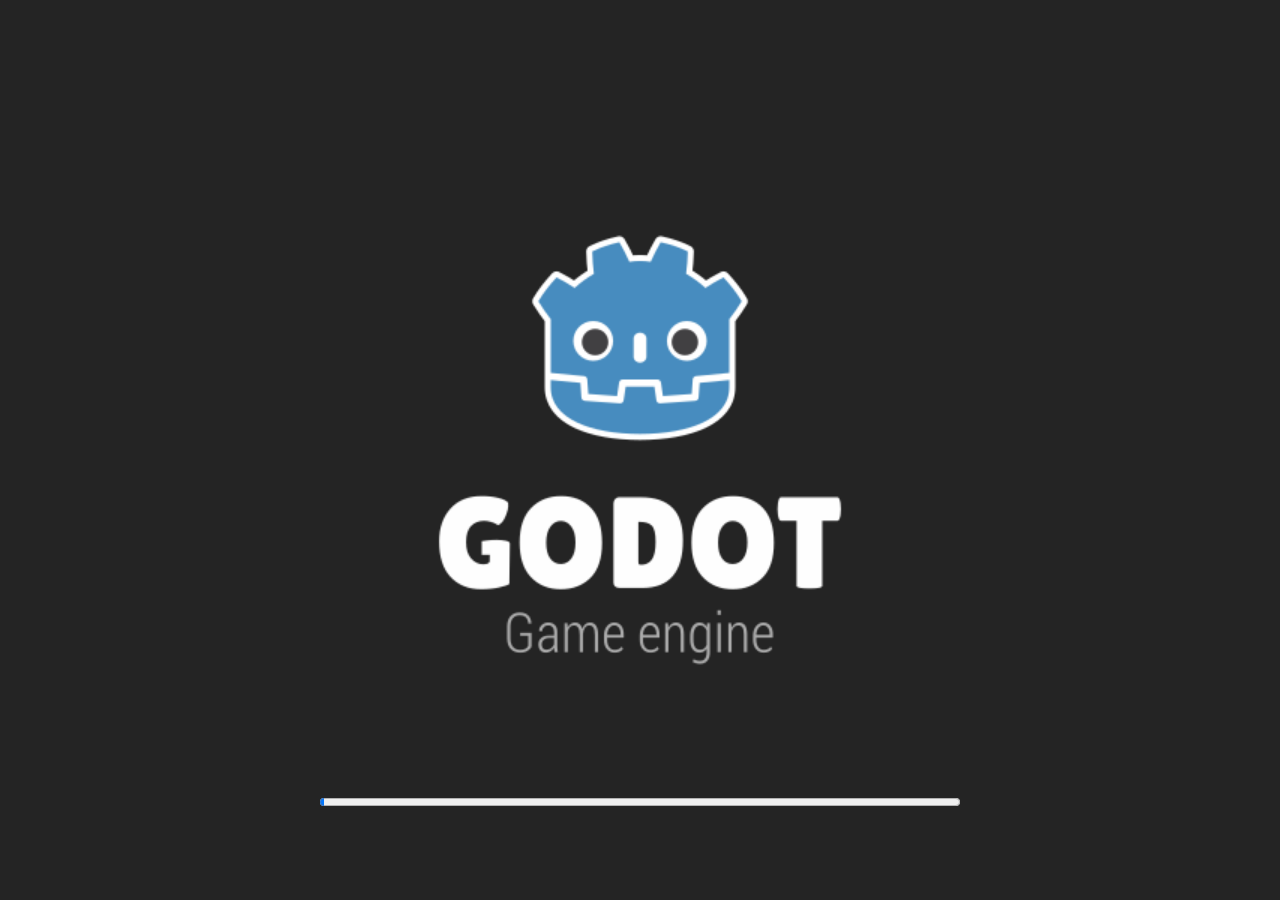
==== games/dinorun3310/index.html @ ceebf0f9 "Siteyi ekle" ====
<!DOCTYPE html>
<html lang="en">
	<head>
		<meta charset="utf-8">
		<meta name="viewport" content="width=device-width, user-scalable=no, initial-scale=1.0">
		<title>Dino Run 3310</title>
		<style>
html, body, #canvas {
	margin: 0;
	padding: 0;
	border: 0;
}

body {
	color: white;
	background-color: black;
	overflow: hidden;
	touch-action: none;
}

#canvas {
	display: block;
}

#canvas:focus {
	outline: none;
}

#status, #status-splash, #status-progress {
	position: absolute;
	left: 0;
	right: 0;
}

#status, #status-splash {
	top: 0;
	bottom: 0;
}

#status {
	background-color: #242424;
	display: flex;
	flex-direction: column;
	justify-content: center;
	align-items: center;
	visibility: hidden;
}

#status-splash {
	max-height: 100%;
	max-width: 100%;
	margin: auto;
}

#status-splash.show-image--false {
	display: none;
}

#status-splash.fullsize--true {
	height: 100%;
	width: 100%;
	object-fit: contain;
}

#status-splash.use-filter--false {
	image-rendering: pixelated;
}

#status-progress, #status-notice {
	display: none;
}

#status-progress {
	bottom: 10%;
	width: 50%;
	margin: 0 auto;
}

#status-notice {
	background-color: #5b3943;
	border-radius: 0.5rem;
	border: 1px solid #9b3943;
	color: #e0e0e0;
	font-family: 'Noto Sans', 'Droid Sans', Arial, sans-serif;
	line-height: 1.3;
	margin: 0 2rem;
	overflow: hidden;
	padding: 1rem;
	text-align: center;
	z-index: 1;
}
		</style>
		
	</head>
	<body>
		<canvas id="canvas">
			Your browser does not support the canvas tag.
		</canvas>

		<noscript>
			Your browser does not support JavaScript.
		</noscript>

		<div id="status">
			<img id="status-splash" class="show-image--true fullsize--true use-filter--true" src="index.png" alt="">
			<progress id="status-progress"></progress>
			<div id="status-notice"></div>
		</div>

		<script src="index.js"></script>
		<script>
const GODOT_CONFIG = {"args":[],"canvasResizePolicy":2,"emscriptenPoolSize":8,"ensureCrossOriginIsolationHeaders":true,"executable":"index","experimentalVK":false,"fileSizes":{"index.pck":285812,"index.wasm":37900721},"focusCanvas":true,"gdextensionLibs":[],"godotPoolSize":4};
const GODOT_THREADS_ENABLED = false;
const engine = new Engine(GODOT_CONFIG);

(function () {
	const statusOverlay = document.getElementById('status');
	const statusProgress = document.getElementById('status-progress');
	const statusNotice = document.getElementById('status-notice');

	let initializing = true;
	let statusMode = '';

	function setStatusMode(mode) {
		if (statusMode === mode || !initializing) {
			return;
		}
		if (mode === 'hidden') {
			statusOverlay.remove();
			initializing = false;
			return;
		}
		statusOverlay.style.visibility = 'visible';
		statusProgress.style.display = mode === 'progress' ? 'block' : 'none';
		statusNotice.style.display = mode === 'notice' ? 'block' : 'none';
		statusMode = mode;
	}

	function setStatusNotice(text) {
		while (statusNotice.lastChild) {
			statusNotice.removeChild(statusNotice.lastChild);
		}
		const lines = text.split('\n');
		lines.forEach((line) => {
			statusNotice.appendChild(document.createTextNode(line));
			statusNotice.appendChild(document.createElement('br'));
		});
	}

	function displayFailureNotice(err) {
		console.error(err);
		if (err instanceof Error) {
			setStatusNotice(err.message);
		} else if (typeof err === 'string') {
			setStatusNotice(err);
		} else {
			setStatusNotice('An unknown error occurred.');
		}
		setStatusMode('notice');
		initializing = false;
	}

	const missing = Engine.getMissingFeatures({
		threads: GODOT_THREADS_ENABLED,
	});

	if (missing.length !== 0) {
		if (GODOT_CONFIG['serviceWorker'] && GODOT_CONFIG['ensureCrossOriginIsolationHeaders'] && 'serviceWorker' in navigator) {
			let serviceWorkerRegistrationPromise;
			try {
				serviceWorkerRegistrationPromise = navigator.serviceWorker.getRegistration();
			} catch (err) {
				serviceWorkerRegistrationPromise = Promise.reject(new Error('Service worker registration failed.'));
			}
			// There's a chance that installing the service worker would fix the issue
			Promise.race([
				serviceWorkerRegistrationPromise.then((registration) => {
					if (registration != null) {
						return Promise.reject(new Error('Service worker already exists.'));
					}
					return registration;
				}).then(() => engine.installServiceWorker()),
				// For some reason, `getRegistration()` can stall
				new Promise((resolve) => {
					setTimeout(() => resolve(), 2000);
				}),
			]).then(() => {
				// Reload if there was no error.
				window.location.reload();
			}).catch((err) => {
				console.error('Error while registering service worker:', err);
			});
		} else {
			// Display the message as usual
			const missingMsg = 'Error\nThe following features required to run Godot projects on the Web are missing:\n';
			displayFailureNotice(missingMsg + missing.join('\n'));
		}
	} else {
		setStatusMode('progress');
		engine.startGame({
			'onProgress': function (current, total) {
				if (current > 0 && total > 0) {
					statusProgress.value = current;
					statusProgress.max = total;
				} else {
					statusProgress.removeAttribute('value');
					statusProgress.removeAttribute('max');
				}
			},
		}).then(() => {
			setStatusMode('hidden');
		}, displayFailureNotice);
	}
}());
		</script>
	</body>
</html>
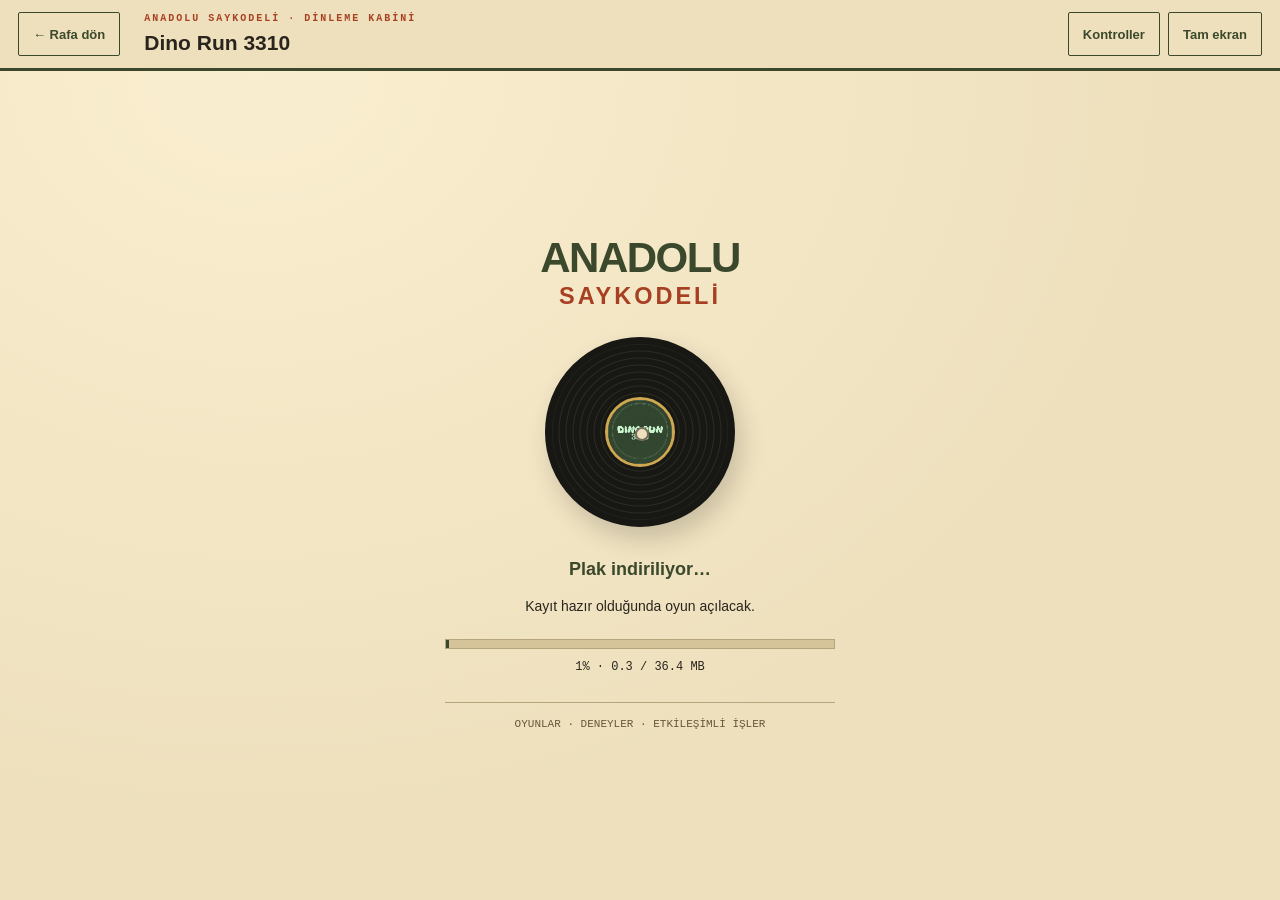
==== commit a1fbeb10: "Astra Rework" ====
--- a/games/dinorun3310/index.html
+++ b/games/dinorun3310/index.html
@@ -1,218 +1,58 @@
 <!DOCTYPE html>
-<html lang="en">
-	<head>
-		<meta charset="utf-8">
-		<meta name="viewport" content="width=device-width, user-scalable=no, initial-scale=1.0">
-		<title>Dino Run 3310</title>
-		<style>
-html, body, #canvas {
-	margin: 0;
-	padding: 0;
-	border: 0;
-}
-
-body {
-	color: white;
-	background-color: black;
-	overflow: hidden;
-	touch-action: none;
-}
-
-#canvas {
-	display: block;
-}
-
-#canvas:focus {
-	outline: none;
-}
-
-#status, #status-splash, #status-progress {
-	position: absolute;
-	left: 0;
-	right: 0;
-}
-
-#status, #status-splash {
-	top: 0;
-	bottom: 0;
-}
-
-#status {
-	background-color: #242424;
-	display: flex;
-	flex-direction: column;
-	justify-content: center;
-	align-items: center;
-	visibility: hidden;
-}
-
-#status-splash {
-	max-height: 100%;
-	max-width: 100%;
-	margin: auto;
-}
-
-#status-splash.show-image--false {
-	display: none;
-}
-
-#status-splash.fullsize--true {
-	height: 100%;
-	width: 100%;
-	object-fit: contain;
-}
-
-#status-splash.use-filter--false {
-	image-rendering: pixelated;
-}
-
-#status-progress, #status-notice {
-	display: none;
-}
-
-#status-progress {
-	bottom: 10%;
-	width: 50%;
-	margin: 0 auto;
-}
-
-#status-notice {
-	background-color: #5b3943;
-	border-radius: 0.5rem;
-	border: 1px solid #9b3943;
-	color: #e0e0e0;
-	font-family: 'Noto Sans', 'Droid Sans', Arial, sans-serif;
-	line-height: 1.3;
-	margin: 0 2rem;
-	overflow: hidden;
-	padding: 1rem;
-	text-align: center;
-	z-index: 1;
-}
-		</style>
-		
-	</head>
-	<body>
-		<canvas id="canvas">
-			Your browser does not support the canvas tag.
-		</canvas>
-
-		<noscript>
-			Your browser does not support JavaScript.
-		</noscript>
-
-		<div id="status">
-			<img id="status-splash" class="show-image--true fullsize--true use-filter--true" src="index.png" alt="">
-			<progress id="status-progress"></progress>
-			<div id="status-notice"></div>
-		</div>
-
-		<script src="index.js"></script>
-		<script>
-const GODOT_CONFIG = {"args":[],"canvasResizePolicy":2,"emscriptenPoolSize":8,"ensureCrossOriginIsolationHeaders":true,"executable":"index","experimentalVK":false,"fileSizes":{"index.pck":285812,"index.wasm":37900721},"focusCanvas":true,"gdextensionLibs":[],"godotPoolSize":4};
-const GODOT_THREADS_ENABLED = false;
-const engine = new Engine(GODOT_CONFIG);
-
-(function () {
-	const statusOverlay = document.getElementById('status');
-	const statusProgress = document.getElementById('status-progress');
-	const statusNotice = document.getElementById('status-notice');
-
-	let initializing = true;
-	let statusMode = '';
-
-	function setStatusMode(mode) {
-		if (statusMode === mode || !initializing) {
-			return;
-		}
-		if (mode === 'hidden') {
-			statusOverlay.remove();
-			initializing = false;
-			return;
-		}
-		statusOverlay.style.visibility = 'visible';
-		statusProgress.style.display = mode === 'progress' ? 'block' : 'none';
-		statusNotice.style.display = mode === 'notice' ? 'block' : 'none';
-		statusMode = mode;
-	}
-
-	function setStatusNotice(text) {
-		while (statusNotice.lastChild) {
-			statusNotice.removeChild(statusNotice.lastChild);
-		}
-		const lines = text.split('\n');
-		lines.forEach((line) => {
-			statusNotice.appendChild(document.createTextNode(line));
-			statusNotice.appendChild(document.createElement('br'));
-		});
-	}
-
-	function displayFailureNotice(err) {
-		console.error(err);
-		if (err instanceof Error) {
-			setStatusNotice(err.message);
-		} else if (typeof err === 'string') {
-			setStatusNotice(err);
-		} else {
-			setStatusNotice('An unknown error occurred.');
-		}
-		setStatusMode('notice');
-		initializing = false;
-	}
-
-	const missing = Engine.getMissingFeatures({
-		threads: GODOT_THREADS_ENABLED,
-	});
-
-	if (missing.length !== 0) {
-		if (GODOT_CONFIG['serviceWorker'] && GODOT_CONFIG['ensureCrossOriginIsolationHeaders'] && 'serviceWorker' in navigator) {
-			let serviceWorkerRegistrationPromise;
-			try {
-				serviceWorkerRegistrationPromise = navigator.serviceWorker.getRegistration();
-			} catch (err) {
-				serviceWorkerRegistrationPromise = Promise.reject(new Error('Service worker registration failed.'));
-			}
-			// There's a chance that installing the service worker would fix the issue
-			Promise.race([
-				serviceWorkerRegistrationPromise.then((registration) => {
-					if (registration != null) {
-						return Promise.reject(new Error('Service worker already exists.'));
-					}
-					return registration;
-				}).then(() => engine.installServiceWorker()),
-				// For some reason, `getRegistration()` can stall
-				new Promise((resolve) => {
-					setTimeout(() => resolve(), 2000);
-				}),
-			]).then(() => {
-				// Reload if there was no error.
-				window.location.reload();
-			}).catch((err) => {
-				console.error('Error while registering service worker:', err);
-			});
-		} else {
-			// Display the message as usual
-			const missingMsg = 'Error\nThe following features required to run Godot projects on the Web are missing:\n';
-			displayFailureNotice(missingMsg + missing.join('\n'));
-		}
-	} else {
-		setStatusMode('progress');
-		engine.startGame({
-			'onProgress': function (current, total) {
-				if (current > 0 && total > 0) {
-					statusProgress.value = current;
-					statusProgress.max = total;
-				} else {
-					statusProgress.removeAttribute('value');
-					statusProgress.removeAttribute('max');
-				}
-			},
-		}).then(() => {
-			setStatusMode('hidden');
-		}, displayFailureNotice);
-	}
-}());
-		</script>
-	</body>
+<html lang="tr">
+<head>
+  <meta charset="utf-8">
+  <meta name="viewport" content="width=device-width, initial-scale=1.0">
+  <meta name="theme-color" content="#3c482c">
+  <title>Dino Run 3310 · Anadolu Saykodeli</title>
+  <link rel="icon" href="index.icon.png" type="image/png">
+  <link rel="stylesheet" href="../../css/player.css">
+</head>
+<body>
+  <main id="player" class="player">
+    <header class="player-toolbar">
+      <a class="back-link" data-back-link href="../../#/proje/dinorun3310">← Rafa dön</a>
+      <div class="player-heading">
+        <p class="eyebrow">Anadolu Saykodeli · Dinleme kabini</p>
+        <h1 id="game-title">Dino Run 3310</h1>
+      </div>
+      <div class="player-actions" aria-label="Oyun araçları">
+        <button id="controls-button" class="player-button" type="button" aria-haspopup="dialog" aria-controls="controls-dialog">Kontroller</button>
+        <button id="fullscreen-button" class="player-button" type="button" aria-pressed="false">Tam ekran</button>
+      </div>
+    </header>
+    <section id="player-stage" class="player-stage" aria-label="Oyun" aria-busy="true">
+      <canvas id="canvas" tabindex="0" aria-label="Dino Run 3310">Tarayıcın oyun ekranını desteklemiyor.</canvas>
+      <div id="loader" class="loader">
+        <div class="loader-content">
+          <div class="loader-brand" aria-hidden="true">ANADOLU<span>SAYKODELİ</span></div>
+          <div class="record" aria-hidden="true"><img id="cover-image" src="cover.png" alt=""></div>
+          <h2 id="loading-title" role="status" aria-live="polite">Plak hazırlanıyor…</h2>
+          <p id="loading-description" class="loader-description">Kayıt hazır olduğunda oyun açılacak.</p>
+          <progress id="load-progress" class="loader-progress" aria-label="Oyun indirme ilerlemesi"></progress>
+          <p id="load-amount" class="load-amount">Oyun motoruna bağlanılıyor…</p>
+          <div id="error-actions" class="error-actions" hidden>
+            <button id="retry-button" class="player-button primary" type="button">Yeniden dene</button>
+            <a class="player-button" data-back-link href="../../#/proje/dinorun3310">Rafa dön</a>
+          </div>
+          <details id="error-details" class="error-details" hidden><summary>Teknik ayrıntı</summary><pre id="error-text"></pre></details>
+          <p class="loader-tagline">OYUNLAR · DENEYLER · ETKİLEŞİMLİ İŞLER</p>
+        </div>
+      </div>
+      <p id="player-notice" class="player-notice" role="status" hidden></p>
+    </section>
+    <dialog id="controls-dialog" class="controls-dialog" aria-labelledby="controls-title">
+      <p class="eyebrow">A yüzü · Nasıl oynanır?</p>
+      <h2 id="controls-title">Kontroller</h2>
+      <ul id="controls-list" class="controls-list"></ul>
+      <p class="controls-note">Bu panel oyunu duraklatmayabilir. Oyuna dönmek için paneli kapatıp oyun alanına tıkla.</p>
+      <form method="dialog"><button class="player-button primary" value="close">Oyuna dön</button></form>
+    </dialog>
+  </main>
+  <noscript><p class="noscript">Oyunu açmak için JavaScript etkin olmalı. <a href="../../#/proje/dinorun3310">Rafa dön.</a></p></noscript>
+  <script id="game-config" type="application/json">{"projectId":"dinorun3310","title":"Dino Run 3310","threads":false,"engine":{"args":[],"canvasResizePolicy":0,"emscriptenPoolSize":8,"ensureCrossOriginIsolationHeaders":true,"executable":"index","experimentalVK":false,"fileSizes":{"index.pck":285812,"index.wasm":37900721},"focusCanvas":true,"gdextensionLibs":[],"godotPoolSize":4}}</script>
+  <script src="../../js/projects.js"></script>
+  <script src="index.js"></script>
+  <script src="../../js/player.js"></script>
+</body>
 </html>
-
--- a/css/player.css
+++ b/css/player.css
@@ -0,0 +1,135 @@
+:root {
+  color-scheme: light;
+  --paper: #eee0bd;
+  --ink: #29251c;
+  --olive: #3c482c;
+  --rust: #a74023;
+  --line: #b6a47c;
+  font-family: Arial, Helvetica, sans-serif;
+  color: var(--ink);
+  background: var(--ink);
+}
+
+* { box-sizing: border-box; }
+html, body { margin: 0; width: 100%; height: 100%; }
+button, a { -webkit-tap-highlight-color: transparent; }
+button { font: inherit; cursor: pointer; }
+a { color: inherit; }
+[hidden] { display: none !important; }
+:focus-visible { outline: 3px solid var(--rust); outline-offset: 4px; }
+
+.player {
+  height: 100vh;
+  height: 100dvh;
+  display: grid;
+  grid-template-rows: auto minmax(0, 1fr);
+  background: #151513;
+}
+
+.player-toolbar {
+  display: flex;
+  align-items: center;
+  gap: 24px;
+  padding: 12px max(18px, env(safe-area-inset-right)) 12px max(18px, env(safe-area-inset-left));
+  background: var(--paper);
+  border-bottom: 3px solid var(--olive);
+}
+
+.back-link, .player-button {
+  display: inline-flex;
+  align-items: center;
+  justify-content: center;
+  min-height: 44px;
+  padding: 10px 14px;
+  border: 1px solid var(--olive);
+  border-radius: 2px;
+  background: transparent;
+  color: var(--olive);
+  font-size: 13px;
+  font-weight: 700;
+  text-decoration: none;
+  white-space: nowrap;
+}
+
+.back-link:hover, .player-button:hover { background: #ded0aa; }
+.player-button:disabled { opacity: .5; cursor: default; }
+.player-button.primary { color: var(--paper); background: var(--olive); }
+.player-button.primary:hover { background: #253419; }
+.player-heading { min-width: 0; flex: 1; }
+.eyebrow { margin: 0 0 5px; color: var(--rust); font: 700 10px/1.2 'Courier New', monospace; letter-spacing: 2px; text-transform: uppercase; }
+.player-heading h1 { font-size: clamp(15px, 2vw, 21px); line-height: 1.2; margin: 0; overflow-wrap: anywhere; }
+.player-actions { display: flex; gap: 8px; }
+.player-stage { position: relative; min-height: 0; min-width: 0; overflow: hidden; }
+#canvas { display: block; width: 100%; height: 100%; touch-action: none; background: #000; }
+#canvas:focus-visible { outline: 3px solid var(--paper); outline-offset: -3px; }
+
+.loader {
+  position: absolute;
+  inset: 0;
+  z-index: 2;
+  overflow: auto;
+  padding: 28px 20px;
+  display: grid;
+  background: radial-gradient(ellipse at 20% 0, #fff5d9aa, transparent 65%), var(--paper);
+}
+
+.loader-content { width: min(100%, 390px); margin: auto; text-align: center; }
+.loader-brand { color: var(--olive); font-size: clamp(26px, 4vw, 42px); font-weight: 900; line-height: .95; letter-spacing: -1.5px; }
+.loader-brand span { display: block; margin-top: 7px; color: var(--rust); font-size: .56em; letter-spacing: 3px; }
+.record {
+  position: relative;
+  width: clamp(100px, 24vh, 190px);
+  aspect-ratio: 1;
+  margin: 30px auto;
+  border-radius: 50%;
+  background: repeating-radial-gradient(circle, #171713 0 3px, #2c2b24 4px, #171713 5px 7px);
+  border: 7px solid #171713;
+  box-shadow: 6px 12px 24px #29251c33;
+  animation: record-spin 5s linear infinite;
+}
+.record::after { content: ''; position: absolute; left: 47%; top: 47%; width: 6%; height: 6%; background: var(--paper); border: 2px solid #29251c99; border-radius: 50%; }
+.record img { position: absolute; inset: 30%; width: 40%; height: 40%; object-fit: cover; border-radius: 50%; border: 3px solid #cfa750; background: var(--rust); }
+.loader h2 { color: var(--olive); font-size: 18px; line-height: 1.4; margin: 0 0 8px; }
+.loader-description { line-height: 1.55; font-size: 14px; }
+.loader-progress { width: 100%; height: 10px; appearance: none; border: 1px solid var(--line); background: #d5c49a; accent-color: var(--olive); }
+.loader-progress::-webkit-progress-bar { background: #d5c49a; }
+.loader-progress::-webkit-progress-value { background: var(--olive); }
+.loader-progress::-moz-progress-bar { background: var(--olive); }
+.loader-progress:not([value]) { opacity: .55; }
+.load-amount { min-height: 18px; font: 12px/1.5 'Courier New', monospace; margin: 8px 0 0; }
+.loader-tagline { border-top: 1px solid var(--line); margin: 26px 0 0; padding-top: 12px; font: 11px/1.7 'Courier New', monospace; color: #665739; }
+.loader.failed .record, .loader.finished .record { animation-play-state: paused; }
+.loader.failed h2 { color: var(--rust); }
+.loader-error { color: #6e2a19; font-size: 13px; line-height: 1.6; }
+.error-actions { display: flex; gap: 10px; justify-content: center; flex-wrap: wrap; margin-top: 18px; }
+.error-details { text-align: left; margin-top: 18px; font-size: 12px; line-height: 1.5; overflow-wrap: anywhere; }
+.error-details summary { cursor: pointer; }
+.error-details pre { font: inherit; white-space: pre-wrap; }
+.player-notice { position: absolute; z-index: 3; left: 16px; right: 16px; bottom: 12px; width: fit-content; max-width: calc(100% - 32px); margin: auto; padding: 12px 16px; background: var(--paper); color: var(--ink); border: 1px solid var(--rust); font-size: 13px; }
+
+.controls-dialog { width: min(440px, calc(100% - 32px)); max-height: calc(100% - 32px); padding: 26px; color: var(--ink); background: var(--paper); border: 2px solid var(--olive); box-shadow: 8px 8px 0 #29251c33; }
+.controls-dialog::backdrop { background: #171713b8; }
+.controls-dialog h2 { margin: 0 0 22px; color: var(--olive); font-size: 27px; }
+.controls-list { padding-left: 20px; margin: 0 0 24px; font-size: 15px; line-height: 1.8; }
+.controls-list li + li { margin-top: 6px; }
+.controls-note { font-size: 12px; line-height: 1.6; color: #665739; }
+.controls-dialog form { margin-top: 22px; text-align: right; }
+.noscript { position: fixed; inset: 100px 20px auto; z-index: 10; background: var(--paper); padding: 24px; line-height: 1.6; }
+
+@keyframes record-spin { to { transform: rotate(360deg); } }
+@media (max-width: 650px) {
+  .player-toolbar { gap: 9px 12px; flex-wrap: wrap; padding: 8px 12px; }
+  .player-heading { flex-basis: calc(100% - 124px); }
+  .player-heading h1 { font-size: 16px; }
+  .player-actions { margin-left: auto; }
+  .player-actions .player-button { min-height: 38px; padding: 8px 12px; font-size: 12px; }
+  .eyebrow { font-size: 9px; }
+  .record { margin: 20px auto; }
+}
+@media (max-height: 480px) {
+  .loader-content { width: min(100%, 480px); }
+  .loader-brand, .loader-tagline { display: none; }
+  .record { width: 80px; margin: 0 auto 14px; }
+  .loader { padding: 16px; }
+}
+@media (prefers-reduced-motion: reduce) { .record { animation: none; } }
